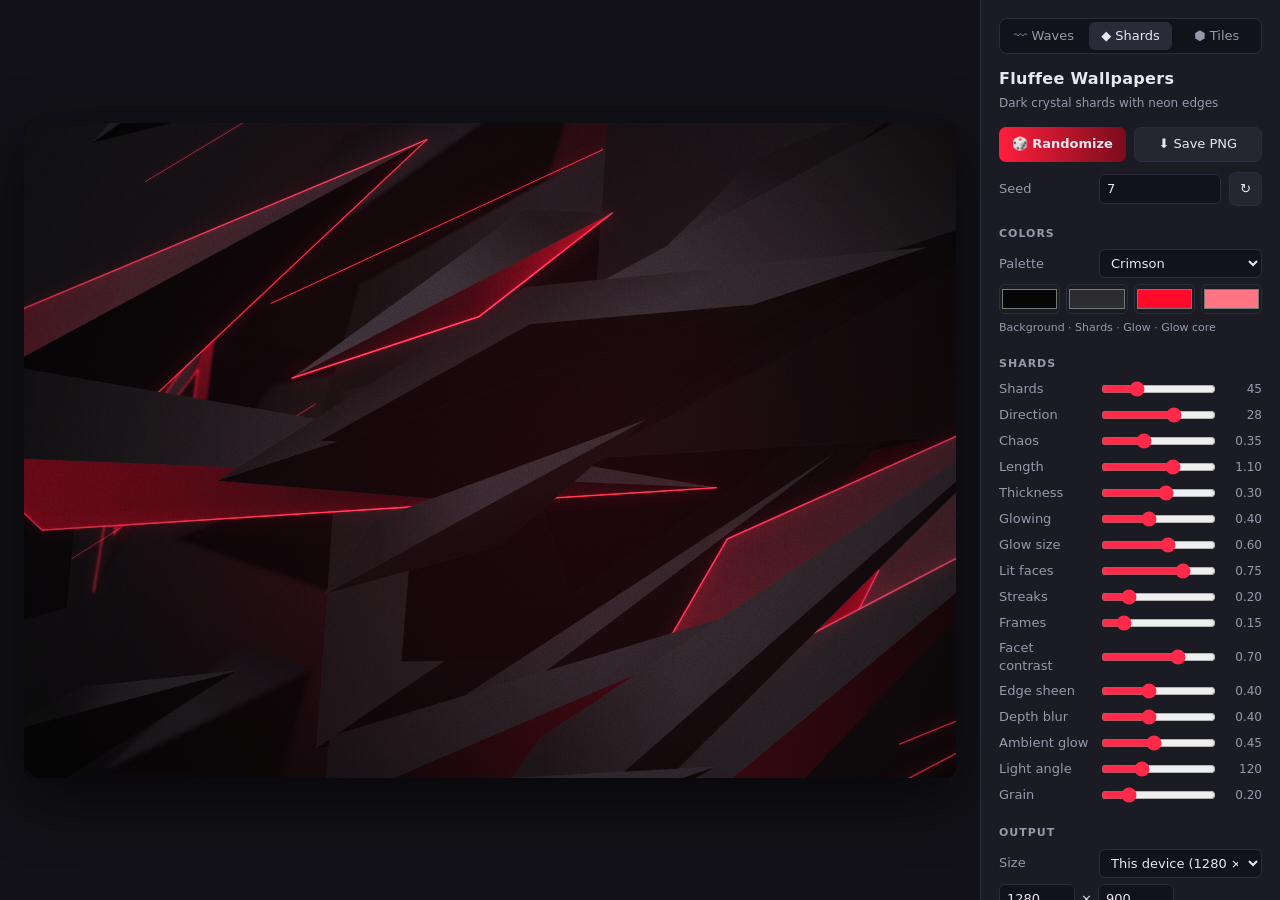
==== shards.html @ 2e4cce00 "Fluffee Wallpapers: waves, shards and tiles generators as a PWA Co-Authored-By: Claude Opus 5.5 <nor" ====
<!DOCTYPE html>
<html lang="en">
<head>
<meta charset="UTF-8">
<meta name="viewport" content="width=device-width, initial-scale=1, viewport-fit=cover">
<title>Fluffee Wallpapers · Shards</title>
<style>
  :root { --bg:#111117; --panel:#1b1b24; --line:#2c2c3a; --text:#e8e6f0; --dim:#9a97ab; --accent:#ff2a4a; }
  * { box-sizing: border-box; }
  html, body { margin:0; height:100%; background:var(--bg); color:var(--text);
    font:13px/1.4 system-ui, -apple-system, "Segoe UI", sans-serif; }
  body { display:flex; }
  #stage { flex:1; display:flex; align-items:center; justify-content:center; padding:24px; min-width:0; }
  #c { max-width:100%; max-height:100%; border-radius:10px; box-shadow:0 20px 60px #0008; background:#000; }
  aside { width:300px; flex:none; background:var(--panel); border-left:1px solid var(--line);
    overflow-y:auto; padding:18px 18px 28px; }
  .tabs { display:flex; gap:4px; background:#12121a; border:1px solid var(--line); border-radius:8px; padding:3px; margin-bottom:14px; }
  .tabs a { flex:1; text-align:center; padding:5px 0; border-radius:6px; color:var(--dim); text-decoration:none; }
  .tabs a.on { background:#2a2a38; color:var(--text); }
  h1 { font-size:16px; margin:0 0 4px; letter-spacing:.3px; }
  .sub { color:var(--dim); margin:0 0 16px; font-size:12px; }
  h2 { font-size:11px; text-transform:uppercase; letter-spacing:1px; color:var(--dim);
    margin:20px 0 8px; font-weight:600; }
  .row { display:flex; align-items:center; gap:8px; margin:6px 0; }
  .row label { flex:0 0 92px; color:var(--dim); }
  .row input[type=range] { flex:1; accent-color:var(--accent); min-width:0; }
  .row output { width:36px; text-align:right; font-variant-numeric:tabular-nums; color:var(--dim); font-size:12px; }
  select, input[type=number] { background:#12121a; color:var(--text); border:1px solid var(--line);
    border-radius:6px; padding:5px 7px; font:inherit; min-width:0; }
  select { flex:1; }
  button { background:#262633; color:var(--text); border:1px solid var(--line); border-radius:7px;
    padding:7px 10px; font:inherit; cursor:pointer; }
  button:hover { background:#30303f; }
  button.primary { background:linear-gradient(90deg,#ff1f3d,#7a0c1c); border:none; font-weight:600; }
  button.primary:hover { filter:brightness(1.15); }
  .btns { display:flex; gap:8px; }
  .btns button { flex:1; }
  .swatches { display:flex; gap:6px; }
  .swatches input[type=color] { flex:1; height:30px; padding:0; border:1px solid var(--line);
    border-radius:6px; background:none; cursor:pointer; min-width:0; }
  .res { display:flex; gap:6px; align-items:center; }
  .res input { width:76px; }
  .hint { color:var(--dim); font-size:11px; margin-top:6px; }
</style>
<meta name="theme-color" content="#111117">
<link rel="manifest" href="manifest.webmanifest">
<link rel="icon" href="icons/icon-192.png">
<link rel="apple-touch-icon" href="icons/apple-touch-icon.png">
<meta name="apple-mobile-web-app-capable" content="yes">
<meta name="mobile-web-app-capable" content="yes">
<meta name="apple-mobile-web-app-status-bar-style" content="black-translucent">
<meta name="apple-mobile-web-app-title" content="Fluffee">
<link rel="stylesheet" href="common.css">
</head>
<body>
<div id="stage"><canvas id="c"></canvas></div>

<aside>
  <div class="tabs"><a href="index.html">〰 Waves</a><a href="shards.html" class="on">◆ Shards</a><a href="tiles.html">⬢ Tiles</a></div>
  <h1>Fluffee Wallpapers</h1>
  <p class="sub">Dark crystal shards with neon edges</p>

  <div class="btns">
    <button class="primary" id="randomize">🎲 Randomize</button>
    <button id="download">⬇ Save PNG</button>
  </div>
  <div class="row" style="margin-top:10px">
    <label>Seed</label>
    <input type="number" id="seed" style="flex:1">
    <button id="newSeed" title="New seed, keep everything else">↻</button>
  </div>

  <h2>Colors</h2>
  <div class="row">
    <label>Palette</label>
    <select id="palette"></select>
  </div>
  <div class="swatches" id="swatches"></div>
  <div class="hint">Background · Shards · Glow · Glow core</div>

  <h2>Shards</h2>
  <div id="sliders"></div>

  <h2>Output</h2>
  <div class="row">
    <label>Size</label>
    <select id="preset">
      <option value="1920x1080">1920 × 1080 (FHD)</option>
      <option value="2560x1440">2560 × 1440 (QHD)</option>
      <option value="3840x2160">3840 × 2160 (4K)</option>
      <option value="3440x1440">3440 × 1440 (Ultrawide)</option>
      <option value="5120x2880">5120 × 2880 (5K)</option>
      <option value="1170x2532">1170 × 2532 (Phone)</option>
      <option value="1440x3200">1440 × 3200 (Phone tall)</option>
      <option value="2048x2048">2048 × 2048 (Square)</option>
      <option value="custom">Custom…</option>
    </select>
  </div>
  <div class="res">
    <input type="number" id="w" min="64" max="8192"> ×
    <input type="number" id="h" min="64" max="8192">
  </div>
  <div class="hint keys">Shortcuts: <b>Space</b> randomize · <b>S</b> save</div>
</aside>

<script src="pwa.js"></script>
<script>
// ---------- Palettes: [background, shard, glow, glow core] ----------
const PALETTES = {
  "Crimson":     ["#060607", "#2c2c31", "#ff0a2a", "#ff7584"],
  "Cyber Blue":  ["#04060b", "#252c38", "#0a8cff", "#8ad8ff"],
  "Toxic":       ["#050705", "#272c28", "#2dff4a", "#c8ffb8"],
  "Gold":        ["#070605", "#2f2b25", "#ffa600", "#ffe6a0"],
  "Violet":      ["#07050b", "#2b2634", "#a100ff", "#e3adff"],
  "Magenta":     ["#08040a", "#2d2531", "#ff1fa9", "#ffa8de"],
  "Ember":       ["#080504", "#2e2723", "#ff4a00", "#ffb47a"],
  "Ice":         ["#090c10", "#39414f", "#9fe2ff", "#ffffff"],
  "Mono":        ["#050505", "#2f2f2f", "#e6e6e6", "#ffffff"],
  "Daylight":    ["#b8bcc4", "#f2f3f6", "#ff1f3a", "#ff9aa6"],
};

const SLIDERS = [
  ["count",      "Shards",        8, 140, 1,   45],
  ["angle",      "Direction",   -90,  90, 1,   28],
  ["chaos",      "Chaos",         0,   1, 0.01, 0.35],
  ["length",     "Length",      0.2, 1.6, 0.01, 1.1],
  ["thickness",  "Thickness",  0.03, 0.5, 0.01, 0.3],
  ["glowChance", "Glowing",       0,   1, 0.01, 0.4],
  ["glowSize",   "Glow size",     0,   1, 0.01, 0.6],
  ["accentFill", "Lit faces",     0,   1, 0.01, 0.75],
  ["streaks",    "Streaks",       0,   1, 0.01, 0.2],
  ["hollow",     "Frames",        0,   1, 0.01, 0.15],
  ["contrast",   "Facet contrast",0,   1, 0.01, 0.7],
  ["ridge",      "Edge sheen",    0,   1, 0.01, 0.4],
  ["depth",      "Depth blur",    0,   1, 0.01, 0.4],
  ["ambient",    "Ambient glow",  0,   1, 0.01, 0.45],
  ["light",      "Light angle",   0, 360, 1,   120],
  ["grain",      "Grain",         0,   1, 0.01, 0.2],
];

const state = { seed: 7, palette: "Crimson", colors: [...PALETTES["Crimson"]], w: 3840, h: 2160 };
SLIDERS.forEach(([k,,,,,v]) => state[k] = v);

// ---------- Helpers ----------
function mulberry32(a) { return () => { a |= 0; a = a + 0x6D2B79F5 | 0; let t = Math.imul(a ^ a >>> 15, 1 | a);
  t = t + Math.imul(t ^ t >>> 7, 61 | t) ^ t; return ((t ^ t >>> 14) >>> 0) / 4294967296; }; }
const hexToRgb = h => { const n = parseInt(h.slice(1), 16); return [n>>16&255, n>>8&255, n&255]; };
const clamp = (v, a, b) => Math.max(a, Math.min(b, v));
const mixc = (a, b, t) => a.map((v, i) => v + (b[i] - v) * t);
const rgba = (c, a = 1) => `rgba(${c[0]|0},${c[1]|0},${c[2]|0},${a})`;
const add = (p, d, k) => [p[0] + d[0]*k, p[1] + d[1]*k];

// Small tiling noise texture for grain
const noise = document.createElement("canvas");
noise.width = noise.height = 256;
{ const nctx = noise.getContext("2d"), img = nctx.createImageData(256, 256);
  for (let i = 0; i < img.data.length; i += 4) { const v = Math.random() * 255; img.data[i] = img.data[i+1] = img.data[i+2] = v; img.data[i+3] = 255; }
  nctx.putImageData(img, 0, 0); }

// ---------- Scene generation (units: 1 = image height) ----------
function generate(aspect) {
  const rnd = mulberry32(state.seed);
  const base = state.angle * Math.PI / 180;
  const items = [];
  // Every shard consumes the same number of random values, so sliders don't reshuffle the scene.
  for (let i = 0; i < 140; i++) {
    const r = Array.from({ length: 16 }, rnd);
    if (i >= state.count) continue;
    const depth = r[0];
    const c = [(-0.15 + r[1] * 1.3) * aspect, -0.15 + r[2] * 1.3];
    const flipAngle = r[3] < 0.12 ? (r[4] < 0.5 ? 1 : -1) * Math.PI * 0.45 * state.chaos : 0;
    const ang = base + (r[5] - 0.5) * state.chaos * 1.4 + flipAngle;
    const dir = [Math.cos(ang), -Math.sin(ang)];
    const perp = [-dir[1], dir[0]];
    const len = state.length * (0.25 + r[6] * 0.9) * (0.55 + depth * 0.75);
    const wid = len * state.thickness * (0.35 + r[7] * 1.2);
    const tipA = add(c, dir, len * (0.45 + r[8] * 0.35));
    const tipB = add(c, dir, -len * (0.25 + r[9] * 0.4));
    const sideL = add(add(c, perp, wid * (0.4 + r[10] * 0.8)), dir, len * (r[11] - 0.5) * 0.7);
    const sideR = add(add(c, perp, -wid * (0.2 + r[12] * 0.7)), dir, len * (r[13] - 0.5) * 0.7);
    items.push({ type: "shard", depth, perp, tipA, tipB, sideL, sideR,
      glow: r[14] < state.glowChance, hollow: r[15] < state.hollow,
      edges: 1 + ((r[14] * 997) % 3 | 0), litFace: r[3] < 0.5 ? 0 : 1, flip: r[4] < 0.5, jit: [r[9] - 0.5, r[13] - 0.5] });
  }
  for (let i = 0; i < 40; i++) {
    const r = Array.from({ length: 6 }, rnd);
    if (i >= Math.round(state.streaks * 40)) continue;
    const ang = base + (r[0] - 0.5) * state.chaos * 0.6;
    const dir = [Math.cos(ang), -Math.sin(ang)];
    const c = [(-0.1 + r[1] * 1.2) * aspect, -0.1 + r[2] * 1.2];
    const len = state.length * (0.15 + r[3] * 0.6);
    items.push({ type: "streak", depth: 0.25 + r[4] * 0.75, a: add(c, dir, len * 0.5), b: add(c, dir, -len * 0.5), w: 0.5 + r[5] });
  }
  const glows = [[(0.3 + rnd() * 0.5) * aspect, 0.45 + rnd() * 0.4, 0.5 + rnd() * 0.4],
                 [rnd() * aspect, rnd() * 0.5, 0.3 + rnd() * 0.3]];
  items.sort((a, b) => a.depth - b.depth);
  return { items, glows };
}

// ---------- Rendering ----------
function render(ctx, W, H) {
  const s = H / 1080, A = W / H;
  const P = p => [p[0] * H, p[1] * H];
  const [bg, sh, ac, core] = state.colors.map(hexToRgb);
  const la = state.light * Math.PI / 180, L = [Math.cos(la), -Math.sin(la)];
  const { items, glows } = generate(A);

  const reset = () => { ctx.globalCompositeOperation = "source-over"; ctx.shadowBlur = 0; ctx.shadowColor = "transparent"; ctx.globalAlpha = 1; };
  const poly = pts => { ctx.beginPath(); pts.forEach((p, i) => { const q = P(p); i ? ctx.lineTo(q[0], q[1]) : ctx.moveTo(q[0], q[1]); }); ctx.closePath(); };
  const line = pts => { ctx.beginPath(); pts.forEach((p, i) => { const q = P(p); i ? ctx.lineTo(q[0], q[1]) : ctx.moveTo(q[0], q[1]); }); };
  const lin = (p0, p1, stops) => { const a = P(p0), b = P(p1), g = ctx.createLinearGradient(a[0], a[1], b[0], b[1]);
    stops.forEach(([t, c]) => g.addColorStop(t, c)); return g; };
  const glowStroke = (k, width) => {
    ctx.globalCompositeOperation = "lighter";
    ctx.lineJoin = "miter"; ctx.lineCap = "round";
    ctx.shadowColor = rgba(ac, 1);
    ctx.shadowBlur = (3 + state.glowSize * 45) * s * k;
    ctx.strokeStyle = rgba(ac, 0.85 * k); ctx.lineWidth = width * s; ctx.stroke();
    ctx.shadowBlur = (1 + state.glowSize * 8) * s;
    ctx.strokeStyle = rgba(core, 0.9 * k); ctx.lineWidth = Math.max(0.6, width * 0.35) * s; ctx.stroke();
    reset();
  };

  reset(); ctx.filter = "none";
  ctx.setTransform(1, 0, 0, 1, 0, 0);

  // Background: base color, faint lift top-left, ambient colored light
  ctx.fillStyle = rgba(bg); ctx.fillRect(0, 0, W, H);
  let g = ctx.createLinearGradient(0, 0, W, H);
  g.addColorStop(0, rgba(mixc(bg, sh, 0.6), 1)); g.addColorStop(1, rgba(bg, 0));
  ctx.fillStyle = g; ctx.fillRect(0, 0, W, H);
  for (const [gx, gy, gr] of glows) {
    g = ctx.createRadialGradient(gx * H, gy * H, 0, gx * H, gy * H, gr * H);
    g.addColorStop(0, rgba(ac, 0.35 * state.ambient)); g.addColorStop(1, rgba(ac, 0));
    ctx.fillStyle = g; ctx.fillRect(0, 0, W, H);
  }

  for (const it of items) {
    const k = 0.45 + 0.55 * it.depth;                       // distant items are darker and dimmer
    const blur = state.depth * Math.pow(1 - it.depth, 2) * 12 * s;
    ctx.filter = blur > 0.4 ? `blur(${blur.toFixed(1)}px)` : "none";

    if (it.type === "streak") {
      line([it.a, it.b]);
      glowStroke(k * 0.9, it.w * (0.6 + it.depth));
      continue;
    }

    const { tipA, tipB, sideL, sideR, perp } = it;
    const mid = [(tipA[0] + tipB[0]) / 2, (tipA[1] + tipB[1]) / 2];
    const faces = [[tipA, tipB, sideL], [tipA, tipB, sideR]];
    faces.forEach((f, fi) => {
      const side = fi === 0 ? 1 : -1;
      const lit = perp[0] * side * L[0] + perp[1] * side * L[1];
      const b = clamp((0.62 + lit * 0.5 * state.contrast * 1.5 + it.jit[fi] * 0.3) * k, 0.04, 1.25);
      poly(f);
      ctx.fillStyle = lin(mid, f[2], [[0, rgba(mixc(bg, sh, b))], [1, rgba(mixc(bg, sh, b * 0.45))]]);
      ctx.fill();
      if (it.glow && fi === it.litFace && state.accentFill > 0) {
        const [p0, p1] = it.flip ? [tipA, tipB] : [tipB, tipA];
        ctx.globalCompositeOperation = "lighter";
        ctx.fillStyle = lin(p0, p1, [[0, rgba(ac, 1.0 * state.accentFill * k)], [0.45, rgba(ac, 0.3 * state.accentFill * k)], [0.95, rgba(ac, 0)]]);
        ctx.fill();
        reset();
      }
    });

    if (it.hollow) {
      const cen = [(tipA[0] + tipB[0] + sideL[0] + sideR[0]) / 4, (tipA[1] + tipB[1] + sideL[1] + sideR[1]) / 4];
      const inset = [tipA, sideL, tipB, sideR].map(p => [cen[0] + (p[0] - cen[0]) * 0.68, cen[1] + (p[1] - cen[1]) * 0.6]);
      poly(inset);
      ctx.fillStyle = lin(inset[0], inset[2], [[0, rgba(mixc(bg, sh, 0.15 * k))], [1, rgba(bg)]]);
      ctx.fill();
      if (it.glow) {
        ctx.globalCompositeOperation = "lighter";
        ctx.fillStyle = lin(inset[2], inset[0], [[0, rgba(ac, 0.5 * state.accentFill * k)], [0.8, rgba(ac, 0)]]);
        ctx.fill(); reset();
        poly(inset); glowStroke(k, 1.2 + it.depth);
      }
    }

    // Subtle highlight on the ridges
    if (state.ridge > 0) {
      ctx.beginPath(); [[sideL, tipA, sideR, tipB, sideL], [tipA, tipB]].forEach(pts =>
        pts.forEach((p, i) => { const q = P(p); i ? ctx.lineTo(q[0], q[1]) : ctx.moveTo(q[0], q[1]); }));
      ctx.strokeStyle = rgba(mixc(sh, [255, 255, 255], 0.5), 0.14 * state.ridge * k);
      ctx.lineWidth = 1 * s; ctx.lineJoin = "miter"; ctx.stroke();
    }

    if (it.glow) {
      ctx.beginPath();
      const add2 = pts => pts.forEach((p, i) => { const q = P(p); i ? ctx.lineTo(q[0], q[1]) : ctx.moveTo(q[0], q[1]); });
      if (it.edges & 1) add2([tipB, sideL, tipA]);
      if (it.edges & 2) add2([tipB, sideR, tipA]);
      glowStroke(k, 1.2 + 2 * it.depth);
    }
  }
  ctx.filter = "none";

  // Ambient bloom over everything, then vignette and grain
  ctx.globalCompositeOperation = "screen";
  const [gx, gy, gr] = glows[0];
  g = ctx.createRadialGradient(gx * H, gy * H, 0, gx * H, gy * H, gr * 1.3 * H);
  g.addColorStop(0, rgba(ac, 0.22 * state.ambient)); g.addColorStop(1, rgba(ac, 0));
  ctx.fillStyle = g; ctx.fillRect(0, 0, W, H);
  reset();
  g = ctx.createRadialGradient(W / 2, H / 2, Math.min(W, H) * 0.3, W / 2, H / 2, Math.hypot(W, H) * 0.6);
  g.addColorStop(0, "rgba(0,0,0,0)"); g.addColorStop(1, "rgba(0,0,0,0.55)");
  ctx.fillStyle = g; ctx.fillRect(0, 0, W, H);
  if (state.grain > 0) {
    ctx.globalCompositeOperation = "overlay"; ctx.globalAlpha = state.grain * 0.35;
    ctx.fillStyle = ctx.createPattern(noise, "repeat"); ctx.fillRect(0, 0, W, H);
    reset();
  }
}

// ---------- Preview ----------
const canvas = document.getElementById("c");
const ctx = canvas.getContext("2d");
function draw() {
  const stage = document.getElementById("stage");
  const [maxW, maxH] = stageBox(stage);
  const sc = Math.min(maxW / state.w, maxH / state.h);
  const dpr = Math.min(window.devicePixelRatio || 1, 2);
  canvas.style.width = Math.round(state.w * sc) + "px";
  canvas.style.height = Math.round(state.h * sc) + "px";
  canvas.width = Math.max(1, Math.round(state.w * sc * dpr));
  canvas.height = Math.max(1, Math.round(state.h * sc * dpr));
  render(ctx, canvas.width, canvas.height);
}
let pending = false;
const schedule = () => { if (!pending) { pending = true; requestAnimationFrame(() => { pending = false; draw(); }); } };

// ---------- UI ----------
const $ = id => document.getElementById(id);
const fmt = (v, step) => step >= 1 ? String(Math.round(v)) : v.toFixed(2);
const sliderEls = {};
SLIDERS.forEach(([key, label, min, max, step]) => {
  const row = document.createElement("div"); row.className = "row";
  row.innerHTML = `<label>${label}</label><input type="range" min="${min}" max="${max}" step="${step}"><output></output>`;
  const input = row.querySelector("input"), out = row.querySelector("output");
  input.addEventListener("input", () => { state[key] = +input.value; out.textContent = fmt(+input.value, step); schedule(); });
  sliderEls[key] = { input, out, step };
  $("sliders").appendChild(row);
});

Object.keys(PALETTES).forEach(name => $("palette").add(new Option(name, name)));
$("palette").add(new Option("Custom", "Custom"));
const colorEls = state.colors.map((_, i) => {
  const el = document.createElement("input"); el.type = "color";
  el.addEventListener("input", () => { state.colors[i] = el.value; state.palette = "Custom"; $("palette").value = "Custom"; schedule(); });
  $("swatches").appendChild(el); return el;
});

function syncUI() {
  SLIDERS.forEach(([k]) => { const s = sliderEls[k]; s.input.value = state[k]; s.out.textContent = fmt(state[k], s.step); });
  colorEls.forEach((el, i) => el.value = state.colors[i]);
  $("palette").value = state.palette;
  $("seed").value = state.seed;
  $("w").value = state.w; $("h").value = state.h;
}

$("palette").addEventListener("change", e => {
  if (PALETTES[e.target.value]) { state.palette = e.target.value; state.colors = [...PALETTES[state.palette]]; syncUI(); schedule(); }
});
$("seed").addEventListener("input", e => { state.seed = (+e.target.value) | 0; schedule(); });
$("newSeed").addEventListener("click", () => { state.seed = (Math.random() * 1e6) | 0; syncUI(); schedule(); });
$("preset").addEventListener("change", e => {
  if (e.target.value === "custom") return;
  const [w, h] = e.target.value.split("x").map(Number); state.w = w; state.h = h; syncUI(); schedule();
});
["w", "h"].forEach(id => $(id).addEventListener("change", e => {
  state[id] = Math.max(64, Math.min(8192, (+e.target.value) | 0)); $("preset").value = "custom"; syncUI(); schedule();
}));

function randomize() {
  const r = Math.random, lerp = (a, b) => a + (b - a) * r();
  state.seed = (r() * 1e6) | 0;
  const names = Object.keys(PALETTES);
  state.palette = names[(r() * names.length) | 0];
  state.colors = [...PALETTES[state.palette]];
  Object.assign(state, {
    count: Math.round(lerp(30, 80)), angle: Math.round(lerp(-60, 60)), chaos: lerp(0.15, 0.6),
    length: lerp(0.6, 1.3), thickness: lerp(0.15, 0.4), glowChance: lerp(0.25, 0.6), glowSize: lerp(0.3, 0.8),
    accentFill: lerp(0.3, 0.85), streaks: lerp(0.05, 0.45), hollow: lerp(0, 0.18), contrast: lerp(0.4, 0.85),
    ridge: lerp(0.2, 0.6), depth: lerp(0.2, 0.6), ambient: lerp(0.25, 0.7), light: Math.round(lerp(60, 160)),
  });
  syncUI(); schedule();
}
$("randomize").addEventListener("click", randomize);

function download() {
  const out = document.createElement("canvas");
  out.width = state.w; out.height = state.h;
  render(out.getContext("2d"), state.w, state.h);
  out.toBlob(blob => {
    saveImage(blob, `fluffee-shards-${state.palette.toLowerCase().replace(/\s+/g, "-")}-${state.seed}-${state.w}x${state.h}.png`);
  }, "image/png");
}
$("download").addEventListener("click", download);

window.addEventListener("keydown", e => {
  if (e.target.tagName === "INPUT" && e.target.type !== "range") return;
  if (e.code === "Space") { e.preventDefault(); randomize(); }
  else if (e.key === "s") download();
});
window.addEventListener("resize", schedule);

[state.w, state.h] = setupDevicePreset($("preset"));
syncUI(); draw();
</script>
</body>
</html>
---- common.css ----
/* Shared phone layout and save sheet, loaded after each page's own styles. */
button, select, input, .tabs a { touch-action: manipulation; }

@media (max-width: 760px) {
  html, body { height: auto; }
  body { display: block; }
  #stage { position: sticky; top: 0; z-index: 2; height: 56svh; background: var(--bg);
    padding: max(12px, env(safe-area-inset-top)) 12px 12px; }
  #c { border-radius: 8px; }
  aside { width: 100%; border-left: none; border-top: 1px solid var(--line);
    padding: 16px 16px calc(28px + env(safe-area-inset-bottom)); }
  .row label { flex-basis: 104px; }
  .row input[type=range] { height: 28px; }
  button { padding: 10px 12px; }
  .hint.keys { display: none; }
}

.save-sheet { position: fixed; inset: 0; z-index: 10; background: #000c; display: flex;
  align-items: center; justify-content: center; padding: max(16px, env(safe-area-inset-top)) 16px max(16px, env(safe-area-inset-bottom)); }
.save-card { background: var(--panel); border: 1px solid var(--line); border-radius: 14px; padding: 14px;
  max-width: 420px; width: 100%; max-height: 100%; display: flex; flex-direction: column; gap: 12px; }
.save-card img { width: 100%; min-height: 0; flex: 1; object-fit: contain; border-radius: 8px;
  -webkit-touch-callout: default; }
.save-btns { display: flex; gap: 8px; }
.save-btns button { flex: 1; }
.save-hint { margin: 0; color: var(--dim); font-size: 12px; }
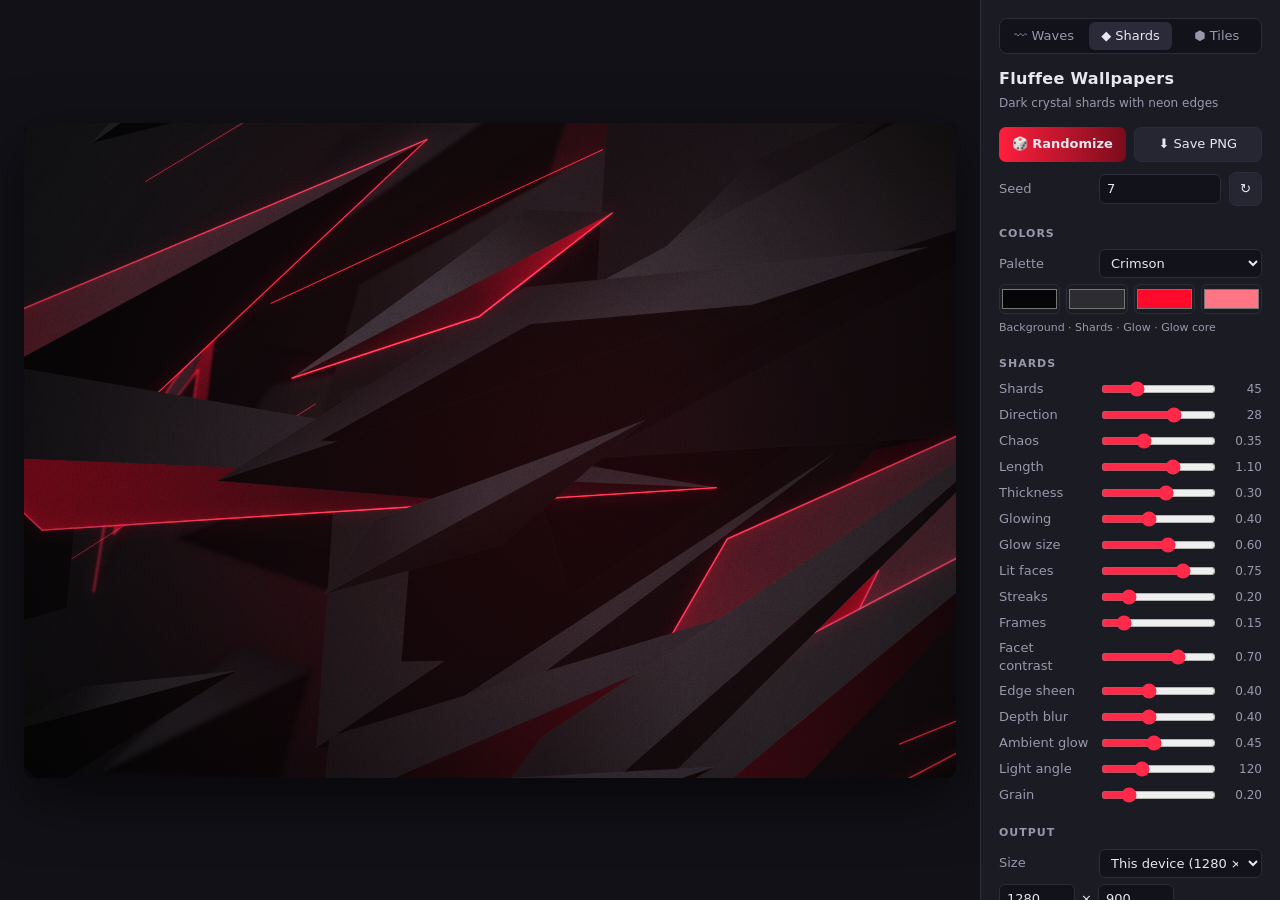
==== commit 38ec6bf7: "Show app as "Wallpapers" on the home screen Set the manifest short_name and iOS home-screen title to" ====
--- a/shards.html
+++ b/shards.html
@@ -49,7 +49,7 @@
 <meta name="apple-mobile-web-app-capable" content="yes">
 <meta name="mobile-web-app-capable" content="yes">
 <meta name="apple-mobile-web-app-status-bar-style" content="black-translucent">
-<meta name="apple-mobile-web-app-title" content="Fluffee">
+<meta name="apple-mobile-web-app-title" content="Wallpapers">
 <link rel="stylesheet" href="common.css">
 </head>
 <body>
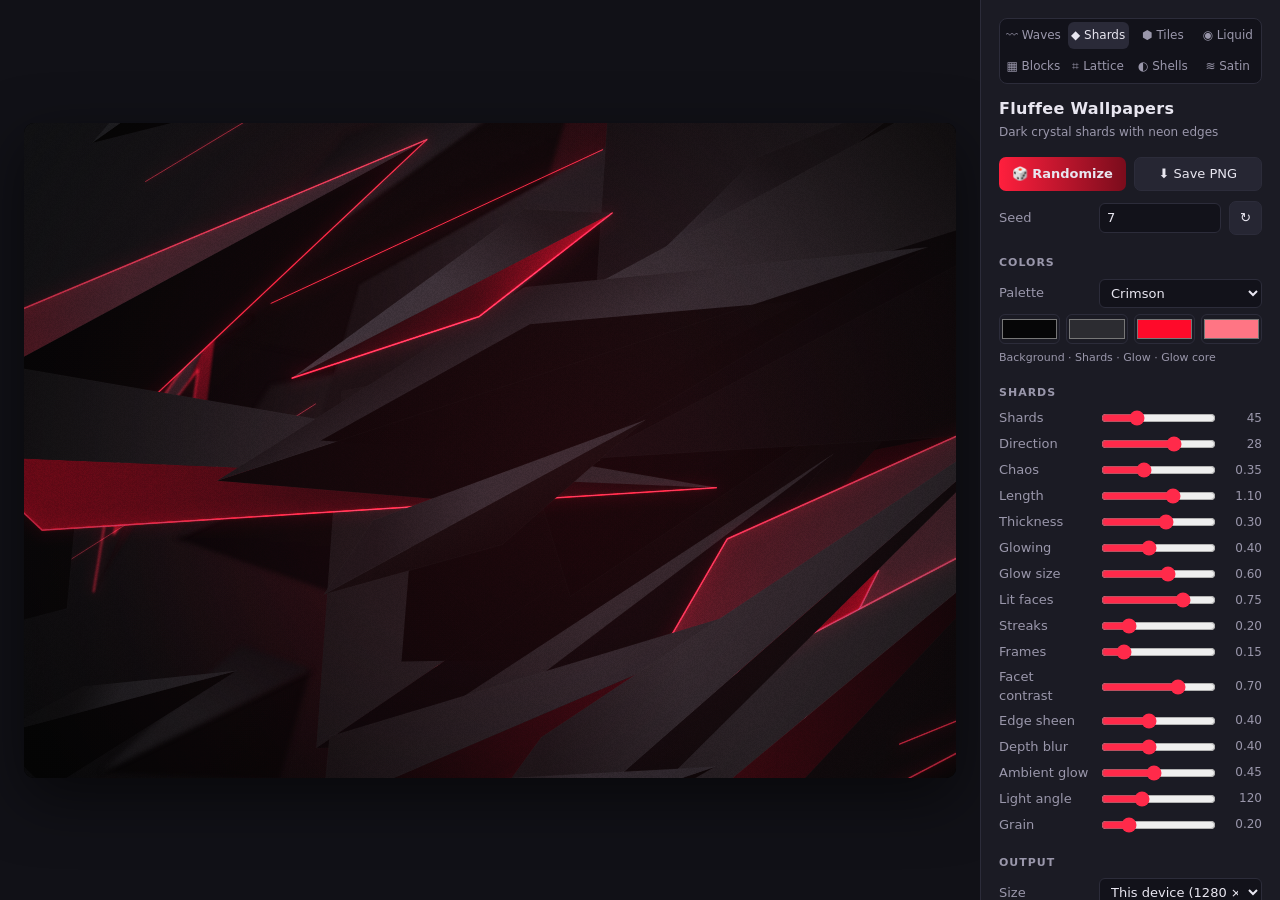
==== commit 7d6b657e: "Add Liquid, Blocks, Lattice, Shells and Satin styles Five new generators, each its own page with pal" ====
--- a/shards.html
+++ b/shards.html
@@ -56,7 +56,7 @@
 <div id="stage"><canvas id="c"></canvas></div>
 
 <aside>
-  <div class="tabs"><a href="index.html">〰 Waves</a><a href="shards.html" class="on">◆ Shards</a><a href="tiles.html">⬢ Tiles</a></div>
+  <div class="tabs"></div>
   <h1>Fluffee Wallpapers</h1>
   <p class="sub">Dark crystal shards with neon edges</p>
 
--- a/common.css
+++ b/common.css
@@ -1,5 +1,9 @@
 /* Shared phone layout and save sheet, loaded after each page's own styles. */
 button, select, input, .tabs a { touch-action: manipulation; }
+
+/* Eight styles: tabs wrap into two rows of four. */
+.tabs { flex-wrap: wrap; }
+.tabs a { flex: 1 0 calc(25% - 3px); white-space: nowrap; font-size: 12px; }
 
 @media (max-width: 760px) {
   html, body { height: auto; }
